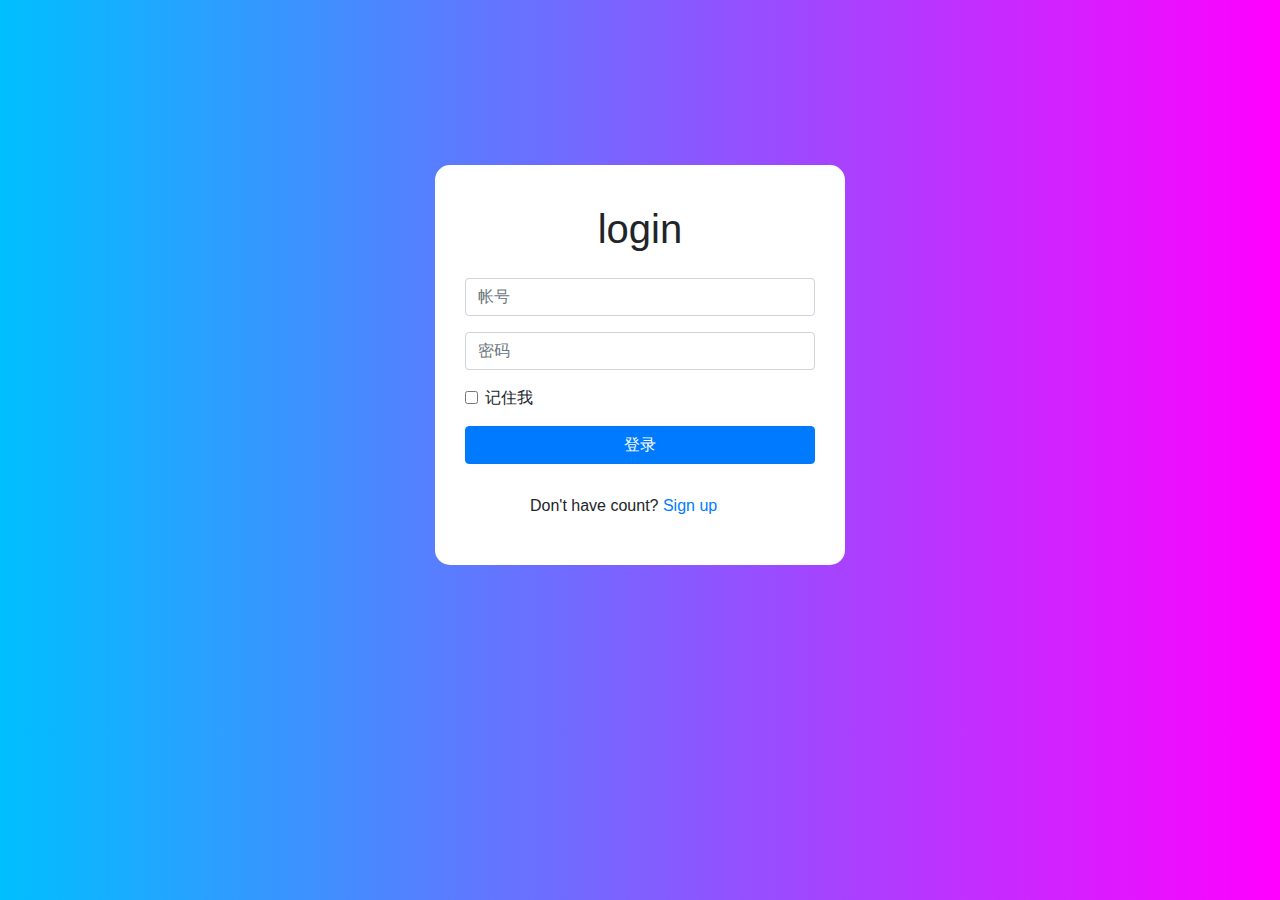
==== student/src/main/webapp/page/login.html @ 06b32494 "登录页面，及spring security拦截登录" ====
<!DOCTYPE html>
<html lang="en">
<head>
    <meta charset="UTF-8">
    <title>login</title>
    <link rel="stylesheet" href="static/3rd/bootstrap/bootstrap.min.css">
    <link rel="stylesheet" href="static/css/login.css">
    <script src="static/3rd/jquery-3.4.1.min.js"></script>
    <script src="static/3rd/bootstrap/bootstrap.bundle.min.js"></script>
</head>
<body>
<div class="container-sm">
    <div class="row">
        <div class="col ">
            <div class="login_form">
                <h1>login</h1>
                <form action="/student/login" method="post">
                    <div class="form-group">
                        <input type="text" class="form-control" name="username" placeholder="帐号">
                        <span id="username_tip"></span>
                    </div>
                    <div class="form-group">
                        <input type="password" class="form-control" name="password" placeholder="密码">
                        <span id="password_tip"></span>
                    </div>
                    <div class="form-group form-check">
                        <input type="checkbox" id="remember-me" name="remember-me" class="form-check-input">
                        <label class="form-check-label" for="remember-me">记住我</label>
                    </div>
                    <input type="submit" value="登录" class="btn btn-primary btn-block">
                    <span class="sign">Don't have count? <a href="#">Sign up</a></span>
                </form>
            </div>

        </div>
    </div>
</div>
</body>
</html>
---- student/src/main/webapp/page/static/css/login.css ----
.login_form {
    margin: 165px 350px;
    background: white;
    padding: 15px 30px;
    border-radius: 15px;
    height: 400px;
}

h1 {
    margin: 25px;
    text-align: center;
}

body {
    background: linear-gradient(to right,#00BFFF,#FF00FF);
}

.sign {
    display: block;
    margin: 30px 65px;
}
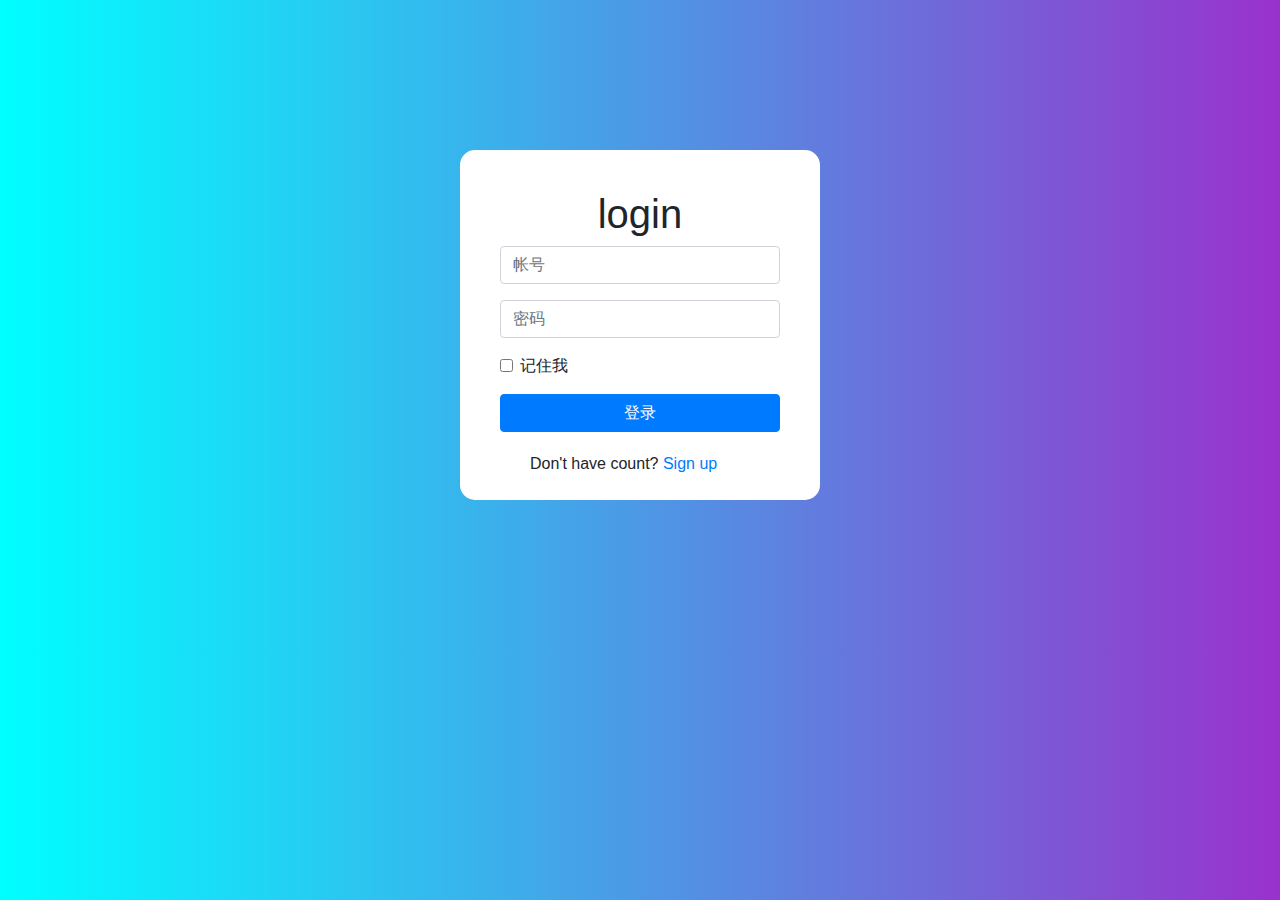
==== commit 1b73e267: "完成分页" ====
--- a/student/src/main/webapp/page/login.html
+++ b/student/src/main/webapp/page/login.html
@@ -9,31 +9,24 @@
     <script src="static/3rd/bootstrap/bootstrap.bundle.min.js"></script>
 </head>
 <body>
-<div class="container-sm">
-    <div class="row">
-        <div class="col ">
-            <div class="login_form">
-                <h1>login</h1>
-                <form action="/student/login" method="post">
-                    <div class="form-group">
-                        <input type="text" class="form-control" name="username" placeholder="帐号">
-                        <span id="username_tip"></span>
-                    </div>
-                    <div class="form-group">
-                        <input type="password" class="form-control" name="password" placeholder="密码">
-                        <span id="password_tip"></span>
-                    </div>
-                    <div class="form-group form-check">
-                        <input type="checkbox" id="remember-me" name="remember-me" class="form-check-input">
-                        <label class="form-check-label" for="remember-me">记住我</label>
-                    </div>
-                    <input type="submit" value="登录" class="btn btn-primary btn-block">
-                    <span class="sign">Don't have count? <a href="#">Sign up</a></span>
-                </form>
-            </div>
-
+<div class="login">
+    <h1>login</h1>
+    <form action="/student/login" method="post">
+        <div class="form-group">
+            <input type="text" class="form-control" name="username" placeholder="帐号">
+            <span id="username_tip"></span>
         </div>
-    </div>
+        <div class="form-group">
+            <input type="password" class="form-control" name="password" placeholder="密码">
+            <span id="password_tip"></span>
+        </div>
+        <div class="form-group form-check">
+            <input type="checkbox" id="remember-me" name="remember-me" class="form-check-input">
+            <label class="form-check-label" for="remember-me">记住我</label>
+        </div>
+        <input type="submit" value="登录" class="btn btn-primary btn-block">
+        <span class="sign">Don't have count? <a href="#">Sign up</a></span>
+    </form>
 </div>
 </body>
 </html>--- a/student/src/main/webapp/page/static/css/login.css
+++ b/student/src/main/webapp/page/static/css/login.css
@@ -1,21 +1,22 @@
-.login_form {
-    margin: 165px 350px;
-    background: white;
-    padding: 15px 30px;
+.login {
+    background-color: white;
+    width: 360px;
+    height: 350px;
+    margin: 150px auto;
+    padding: 40px;
     border-radius: 15px;
-    height: 400px;
+}
+
+.sign {
+    position: relative;
+    right: -30px;
+    top: 20px;
+}
+
+body {
+    background: linear-gradient(to right,#00FFFF,#9932CC);
 }
 
 h1 {
-    margin: 25px;
     text-align: center;
-}
-
-body {
-    background: linear-gradient(to right,#00BFFF,#FF00FF);
-}
-
-.sign {
-    display: block;
-    margin: 30px 65px;
 }